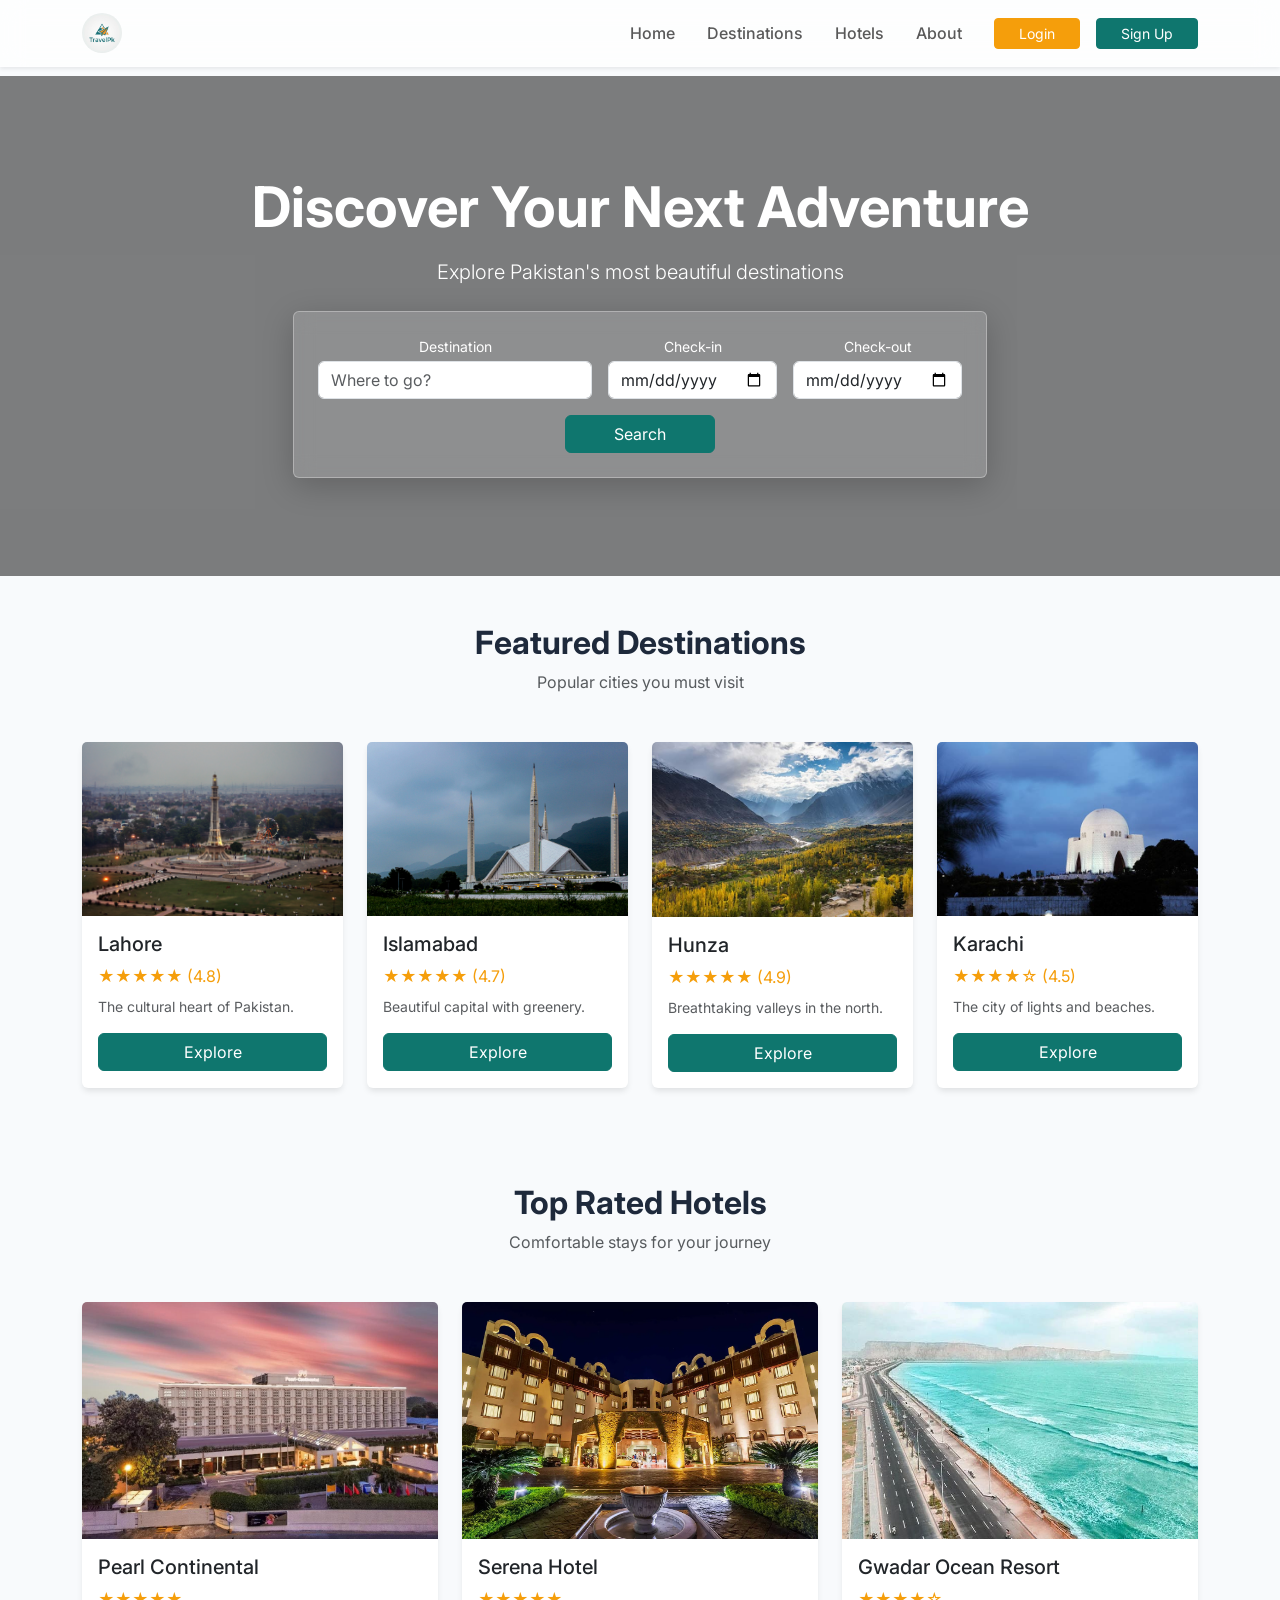
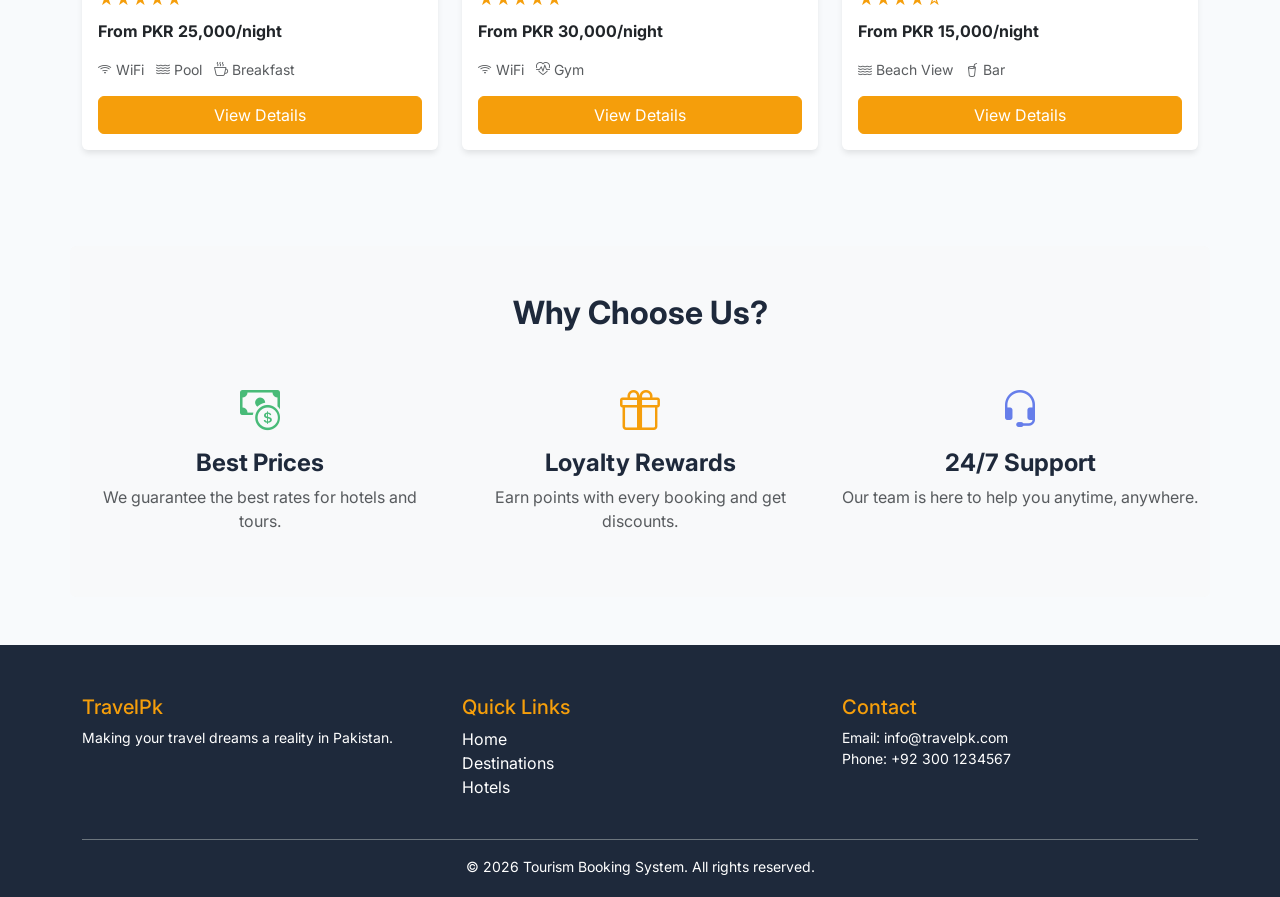
==== index.html @ 540de2c2 "Initial commit" ====
<!DOCTYPE html>
<html lang="en">

<head>
    <meta charset="UTF-8">
    <meta name="viewport" content="width=device-width, initial-scale=1.0">
    <meta name="theme-color" content="#F59E0B">
    <title>Tourism Booking System - Discover Pakistan</title>
    <link href="https://fonts.googleapis.com/css2?family=Inter:wght@400;500;600;700&display=swap" rel="stylesheet">
    <link href="https://cdn.jsdelivr.net/npm/bootstrap@5.3.3/dist/css/bootstrap.min.css" rel="stylesheet">
    <link rel="stylesheet" href="https://cdn.jsdelivr.net/npm/bootstrap-icons@1.11.3/font/bootstrap-icons.min.css">
    <link rel="stylesheet" href="css/style.css">
    <link rel="stylesheet" href="css/index.css">
    <link rel="icon" href="assets/favicon.png" type="image/png">

</head>

<body>

    <!-- 1. Navbar -->
    <nav class="navbar navbar-expand-lg bg-white fixed-top shadow-sm">
        <div class="container">
            <a class="navbar-brand" href="index.html">
                <img src="assets/logo.png" alt="TravelPk Logo">
            </a>
            <button class="navbar-toggler" type="button" data-bs-toggle="collapse" data-bs-target="#navbarNav"
                aria-controls="navbarNav" aria-expanded="false" aria-label="Toggle navigation">
                <div class="animated-icon"><span></span><span></span><span></span></div>
            </button>

            <div class="collapse navbar-collapse" id="navbarNav">
                <ul class="navbar-nav ms-auto gap-3 align-items-center">
                    <li class="nav-item"><a class="nav-link fw-medium" href="index.html">Home</a></li>
                    <li class="nav-item"><a class="nav-link fw-medium" href="cities.html">Destinations</a></li>
                    <li class="nav-item"><a class="nav-link fw-medium" href="hotels.html">Hotels</a></li>
                    <li class="nav-item"><a class="nav-link fw-medium" href="about.html">About</a></li>
                    <li class="nav-item ms-lg-2" id="authButtons">
                        <a href="login.html" class="btn btn-secondary btn-sm px-4">Login</a>
                    </li>
                    <li class="nav-item" id="authButtons2">
                        <a href="signup.html" class="btn btn-primary btn-sm px-4">Sign Up</a>
                    </li>
                </ul>
            </div>
        </div>
    </nav>
    <div class="page-content">
        <!-- 2. Hero Section -->
        <header class="hero d-flex flex-column justify-content-center align-items-center text-center text-white">
            <!-- Video Background -->
            <video autoplay muted loop playsinline class="hero-video">
                <source src="assets/bg-vid.mp4" type="video/mp4">
                Your browser does not support the video tag.
            </video>

            <div class="container">
                <h1 class="display-4 fw-bold mb-3">Discover Your Next Adventure</h1>
                <p class="lead mb-4">Explore Pakistan's most beautiful destinations</p>

                <!-- Search Bar -->
                <div class="p-4 rounded d-inline-block"
                    style="background: rgba(255, 255, 255, 0.15); backdrop-filter: blur(10px); -webkit-backdrop-filter: blur(10px); border: 1px solid rgba(255, 255, 255, 0.3); box-shadow: 0 8px 32px rgba(0, 0, 0, 0.2);">
                    <form action="cities.html">
                        <div class="d-flex flex-wrap gap-3 justify-content-center mb-3">
                            <div>
                                <label class="form-label small text-white mb-1 d-block">Destination</label>
                                <input type="text" class="form-control" placeholder="Where to go?"
                                    style="min-width: 200px;">
                            </div>

                            <div>
                                <label class="form-label small text-white mb-1 d-block">Check-in</label>
                                <input type="date" class="form-control" style="min-width: 150px;">
                            </div>

                            <div>
                                <label class="form-label small text-white mb-1 d-block">Check-out</label>
                                <input type="date" class="form-control" style="min-width: 150px;">
                            </div>
                        </div>

                        <div class="text-center">
                            <button type="submit" class="btn btn-primary px-5">Search</button>
                        </div>
                    </form>
                </div>
            </div>
        </header>

        <!-- 3. Featured Destinations -->
        <section class="container py-5">
            <div class="text-center mb-5 ">
                <h2 class="fw-bold">Featured Destinations</h2>
                <p class="text-muted">Popular cities you must visit</p>
            </div>

            <div class="row g-4">
                <!-- Card 1 -->
                <div class="col-md-6 col-lg-3">
                    <div class="card h-100">
                        <img src="assets/lahore.jpg" class="card-img-top" alt="Lahore">
                        <div class="card-body">
                            <h5 class="card-title">Lahore</h5>
                            <div class="text-warning mb-2">★★★★★ (4.8)</div>
                            <p class="card-text text-muted small">The cultural heart of Pakistan.</p>
                            <a href="cities.html" class="btn btn-primary w-100">Explore</a>
                        </div>
                    </div>
                </div>
                <!-- Card 2 -->
                <div class="col-md-6 col-lg-3">
                    <div class="card h-100">
                        <img src="assets/islamabad.jpg" class="card-img-top" alt="Islamabad">
                        <div class="card-body">
                            <h5 class="card-title">Islamabad</h5>
                            <div class="text-warning mb-2">★★★★★ (4.7)</div>
                            <p class="card-text text-muted small">Beautiful capital with greenery.</p>
                            <a href="cities.html" class="btn btn-primary w-100">Explore</a>
                        </div>
                    </div>
                </div>
                <!-- Card 3 -->
                <div class="col-md-6 col-lg-3">
                    <div class="card h-100">
                        <img src="assets/hunza.jpg" class="card-img-top" alt="Hunza">
                        <div class="card-body">
                            <h5 class="card-title">Hunza</h5>
                            <div class="text-warning mb-2">★★★★★ (4.9)</div>
                            <p class="card-text text-muted small">Breathtaking valleys in the north.</p>
                            <a href="cities.html" class="btn btn-primary w-100">Explore</a>
                        </div>
                    </div>
                </div>
                <!-- Card 4 -->
                <div class="col-md-6 col-lg-3">
                    <div class="card h-100">
                        <img src="assets/karachi.jpg" class="card-img-top" alt="Karachi">
                        <div class="card-body">
                            <h5 class="card-title">Karachi</h5>
                            <div class="text-warning mb-2">★★★★☆ (4.5)</div>
                            <p class="card-text text-muted small">The city of lights and beaches.</p>
                            <a href="cities.html" class="btn btn-primary w-100">Explore</a>
                        </div>
                    </div>
                </div>
            </div>
        </section>

        <!-- 4. Top Hotels -->
        <section class="container py-5">
            <div class="text-center mb-5">
                <h2 class="fw-bold">Top Rated Hotels</h2>
                <p class="text-muted">Comfortable stays for your journey</p>
            </div>

            <div class="row g-4">
                <!-- Hotel 1 -->
                <div class="col-md-4">
                    <div class="card h-100">
                        <img src="assets/pc.jpg" class="card-img-top" alt="Luxury Hotel">
                        <div class="card-body">
                            <h5 class="card-title">Pearl Continental</h5>
                            <div class="text-warning mb-2">★★★★★</div>
                            <p class="fw-bold">From PKR 25,000/night</p>
                            <div class="mb-3 text-muted small">
                                <span class="me-2"><i class="bi bi-wifi"></i> WiFi</span> <span class="me-2"><i
                                        class="bi bi-water"></i> Pool</span> <span><i class="bi bi-cup-hot"></i>
                                    Breakfast</span>
                            </div>
                            <a href="hotels.html" class="btn btn-secondary w-100">View Details</a>
                        </div>
                    </div>
                </div>
                <!-- Hotel 2 -->
                <div class="col-md-4">
                    <div class="card h-100">
                        <img src="assets/serena.webp" class="card-img-top" alt="Serena">
                        <div class="card-body">
                            <h5 class="card-title">Serena Hotel</h5>
                            <div class="text-warning mb-2">★★★★★</div>
                            <p class="fw-bold">From PKR 30,000/night</p>
                            <div class="mb-3 text-muted small">
                                <span class="me-2"><i class="bi bi-wifi"></i> WiFi</span> <span class="me-2"><i
                                        class="bi bi-heart-pulse"></i> Gym</span>
                            </div>
                            <a href="hotels.html" class="btn btn-secondary w-100">View Details</a>
                        </div>
                    </div>
                </div>
                <!-- Hotel 3 -->
                <div class="col-md-4">
                    <div class="card h-100">
                        <img src="assets/gor.jpeg" class="card-img-top" alt="Gwadar">
                        <div class="card-body">
                            <h5 class="card-title">Gwadar Ocean Resort</h5>
                            <div class="text-warning mb-2">★★★★☆</div>
                            <p class="fw-bold">From PKR 15,000/night</p>
                            <div class="mb-3 text-muted small">
                                <span class="me-2"><i class="bi bi-water"></i> Beach View</span> <span><i
                                        class="bi bi-cup-straw"></i> Bar</span>
                            </div>
                            <a href="hotels.html" class="btn btn-secondary w-100">View Details</a>
                        </div>
                    </div>
                </div>
            </div>
        </section>

        <!-- 5. Why Choose Us -->
        <section class="container py-5 my-5 bg-light rounded hover-shadow">
            <div class="text-center mb-5">
                <h2 class="fw-bold">Why Choose Us?</h2>
            </div>
            <div class="row text-center">
                <div class="col-md-4 mb-4 mb-md-0">
                    <div class="fs-1 mb-2" style="color: #48bb78;"><i class="bi bi-cash-coin"></i></div>
                    <h4 class="fw-bold">Best Prices</h4>
                    <p class="text-muted">We guarantee the best rates for hotels and tours.</p>
                </div>
                <div class="col-md-4 mb-4 mb-md-0">
                    <div class="fs-1 mb-2" style="color: #f59e0b;"><i class="bi bi-gift"></i></div>
                    <h4 class="fw-bold">Loyalty Rewards</h4>
                    <p class="text-muted">Earn points with every booking and get discounts.</p>
                </div>
                <div class="col-md-4">
                    <div class="fs-1 mb-2" style="color: #667eea;"><i class="bi bi-headset"></i></div>
                    <h4 class="fw-bold">24/7 Support</h4>
                    <p class="text-muted">Our team is here to help you anytime, anywhere.</p>
                </div>
            </div>
        </section>

    </div>
    <!-- 6. Footer -->
    <footer>
        <div class="container">
            <div class="row">
                <div class="col-md-4 mb-4">
                    <h5 class="text-warning">TravelPk</h5>
                    <p class="small">Making your travel dreams a reality in Pakistan.</p>
                </div>
                <div class="col-md-4 mb-4">
                    <h5 class="text-warning">Quick Links</h5>
                    <ul class="list-unstyled">
                        <li><a href="index.html" class="text-white text-decoration-none">Home</a></li>
                        <li><a href="cities.html" class="text-white text-decoration-none">Destinations</a></li>
                        <li><a href="hotels.html" class="text-white text-decoration-none">Hotels</a></li>
                    </ul>
                </div>
                <div class="col-md-4 mb-4">
                    <h5 class="text-warning">Contact</h5>
                    <ul class="list-unstyled small">
                        <li>Email: info@travelpk.com</li>
                        <li>Phone: +92 300 1234567</li>
                    </ul>
                </div>
            </div>
            <div class="text-center border-top border-secondary pt-3 small text-white">
                &copy; 2026 Tourism Booking System. All rights reserved.
            </div>
        </div>
    </footer>

    <script src="https://cdn.jsdelivr.net/npm/bootstrap@5.3.3/dist/js/bootstrap.bundle.min.js"></script>
    <script src="js/auth.js"></script>
    <script src="js/data-init.js"></script>
    <script src="js/script.js"></script>
    <script>
        // Update header based on authentication state
        if (typeof updateHeaderForAuth === 'function') {
            updateHeaderForAuth();
        }
    </script>
</body>

</html>
---- css/style.css ----
:root {
    --primary-color: #0F766E;
    --secondary-color: #F59E0B;
    --dark-color: #1E293B;
    --light-color: #F8FAFC;
    --font-main: 'Inter', sans-serif;
}

body {
    font-family: var(--font-main);
    background-color: var(--light-color);
    color: var(--dark-color);
    accent-color: #F59E0B;
    display: flex;
    flex-direction: column;
    min-height: 100vh;
    padding-top: 76px;
    /* Fixed navbar height */
}

/* Glassmorphism Header */
.navbar.fixed-top {
    background-color: rgba(255, 255, 255, 0.75) !important;
    /* Semi-transparent white */
    backdrop-filter: blur(12px);
    /* Blur effect */
    -webkit-backdrop-filter: blur(12px);
    /* Safari support */
    border-bottom: 1px solid rgba(255, 255, 255, 0.3);
    box-shadow: 0 4px 30px rgba(0, 0, 0, 0.1);
    transition: background-color 0.3s ease;
}

/* 2. Bootstrap Overrides */

/* Buttons */
.btn-primary {
    background-color: var(--primary-color);
    border-color: var(--primary-color);
}

.btn-primary:hover {
    background-color: #0d6e66;
    border-color: #0d6e66;
}

.btn-secondary {
    background-color: var(--secondary-color);
    border-color: var(--secondary-color);
    color: white;
}

.btn-secondary:hover {
    background-color: #e09200;
    border-color: #e09200;
    color: white;
}

/* Navbar Brand */
.navbar-brand {
    font-weight: 700;
    color: var(--primary-color) !important;
    font-size: 1.5rem;
}

/* Cards */
.card {
    border: none;
    box-shadow: 0 4px 6px -1px rgba(0, 0, 0, 0.1);
    transition: transform 0.3s;
}

.card:hover {
    transform: translateY(-5px);
}

/* Footer default style */
footer {
    background-color: var(--dark-color);
    color: white;
    padding: 50px 0 20px;
    margin-top: auto;
    width: 100%;
}

/* Page Content Wrapper */
.page-content {
    background-color: var(--light-color);
    min-height: calc(100vh - 76px);
    /* Ensure content fills screen minus navbar */
}

/* Rating Star Color */
.text-warning {
    color: var(--secondary-color) !important;
}

/* Specific Badge Override if needed */
.badge-custom {
    background-color: #E2E8F0;
    color: var(--dark-color);
}

.navbar-nav .nav-link {
    transition: 0.3s;
    /* smooth effect */
}

/* When hovering over a link, dim its siblings */
.navbar-nav:hover .nav-link {
    opacity: 0.5;
    /* dim all links */
}

.navbar-nav .nav-link:hover {
    opacity: 1;
    /* keep the hovered link bright */
}


/* Animated Hamburger Menu */
.navbar-toggler {
    border: none;
    padding: 0;
    outline: none !important;
    box-shadow: none !important;
}

.animated-icon {
    width: 30px;
    height: 20px;
    position: relative;
    margin: 0px;
    transform: rotate(0deg);
    transition: .5s ease-in-out;
    cursor: pointer;
}

.animated-icon span {
    display: block;
    position: absolute;
    height: 3px;
    width: 100%;
    background: var(--primary-color);
    border-radius: 9px;
    opacity: 1;
    left: 0;
    transform: rotate(0deg);
    transition: .25s ease-in-out;
}

.animated-icon span:nth-child(1) {
    top: 0px;
}

.animated-icon span:nth-child(2) {
    top: 10px;
}

.animated-icon span:nth-child(3) {
    top: 20px;
}

.animated-icon.open span:nth-child(1) {
    top: 11px;
    transform: rotate(135deg);
}

.animated-icon.open span:nth-child(2) {
    opacity: 0;
    left: -60px;
}

.animated-icon.open span:nth-child(3) {
    top: 11px;
    transform: rotate(-135deg);
}

/* Logo Styling */
.navbar-brand img {
    max-height: 40px;
    width: auto;
    border-radius: 50%;
}
---- css/index.css ----
/* Landing Page Specific Styles - Bootstrap Version */
/* Hero Section - Background Only (Layout handled by Bootstrap) */
.hero {
    position: relative;
    min-height: 500px;
    overflow: hidden;
}

/* Video background styling */
.hero-video {
    position: absolute;
    top: 50%;
    left: 50%;
    min-width: 100%;
    min-height: 100%;
    width: auto;
    height: auto;
    transform: translate(-50%, -50%);
    z-index: 1;
    object-fit: cover;
}

/* Dark overlay on video */
.hero::before {
    content: '';
    position: absolute;
    top: 0;
    left: 0;
    width: 100%;
    height: 100%;
    background: rgba(0, 0, 0, 0.5);
    z-index: 2;
    pointer-events: none;
}

/* Ensure content appears above video and overlay */
.hero>.container {
    position: relative;
    z-index: 3;
}

/* Hover Shadow Utility */
.hover-shadow {
    transition: box-shadow 0.3s;
}

.hover-shadow:hover {
    box-shadow: 0 .5rem 1rem rgba(0, 0, 0, .15) !important;
}
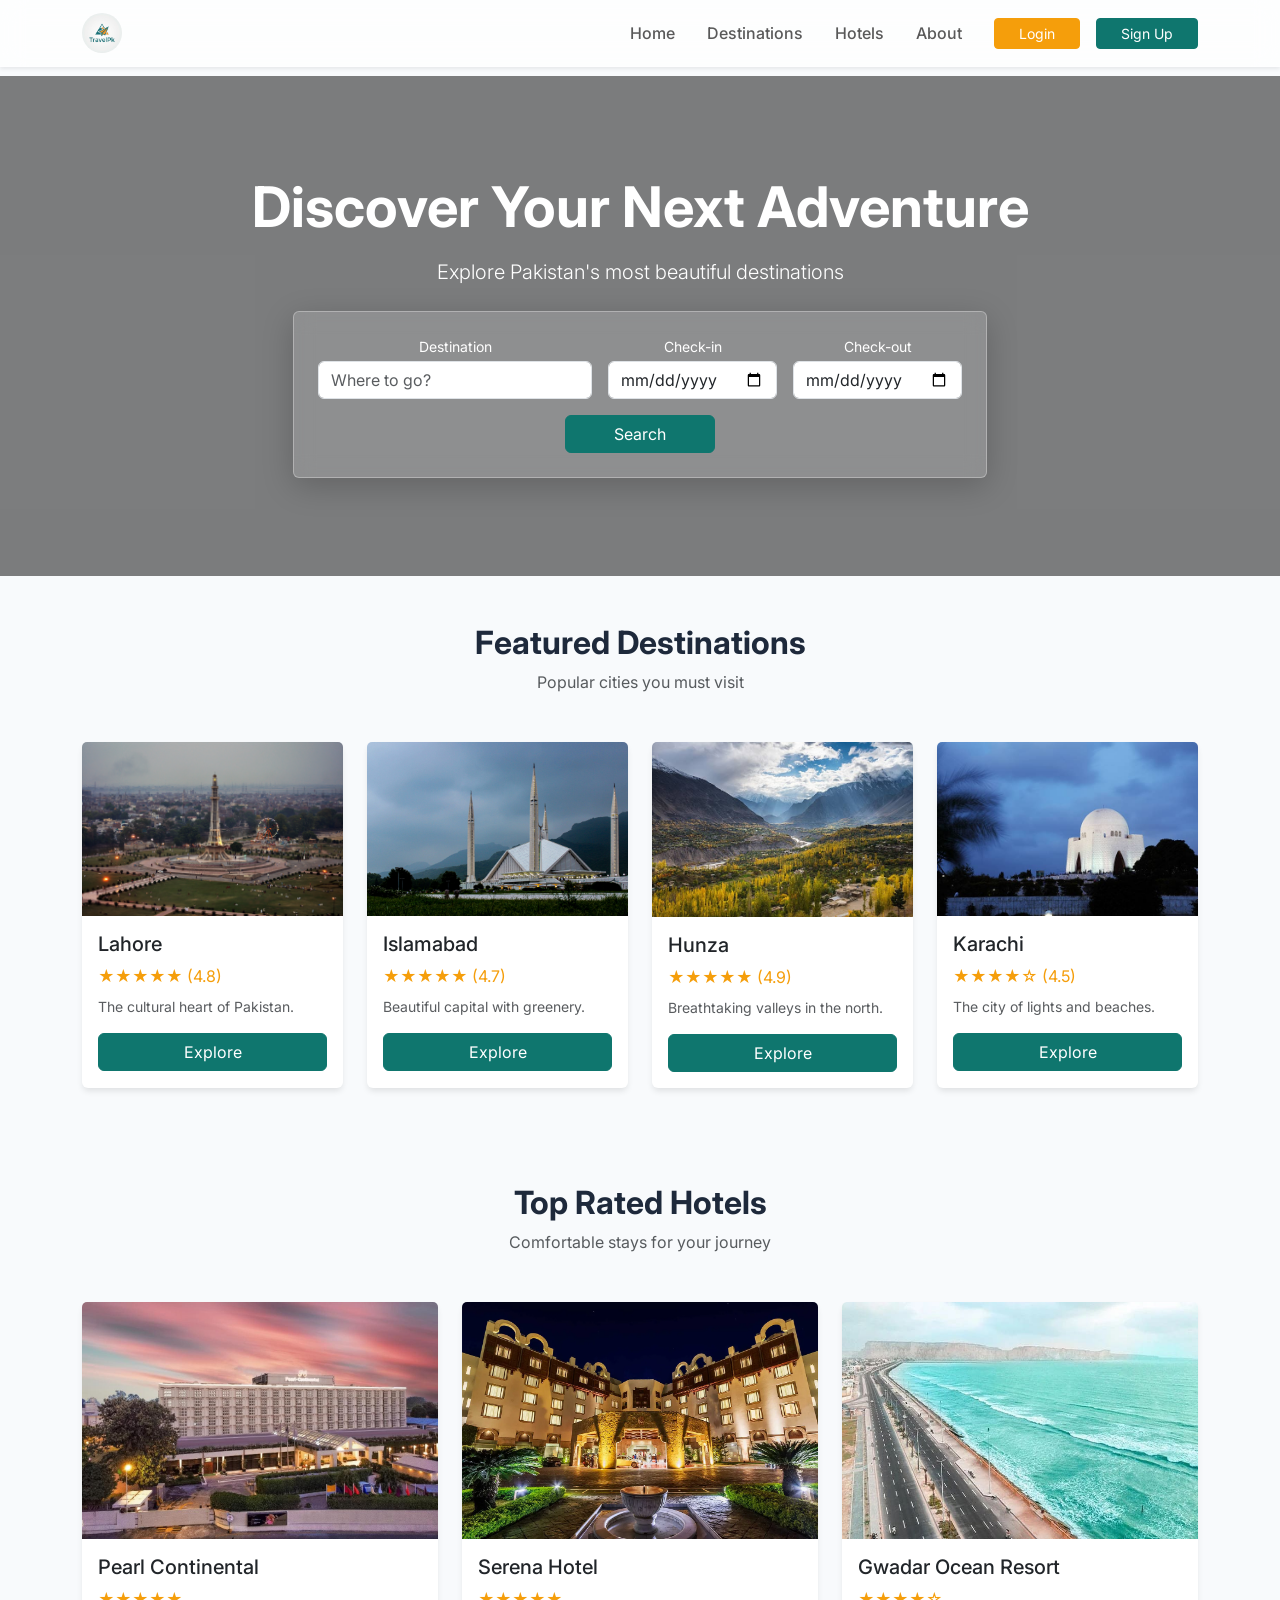
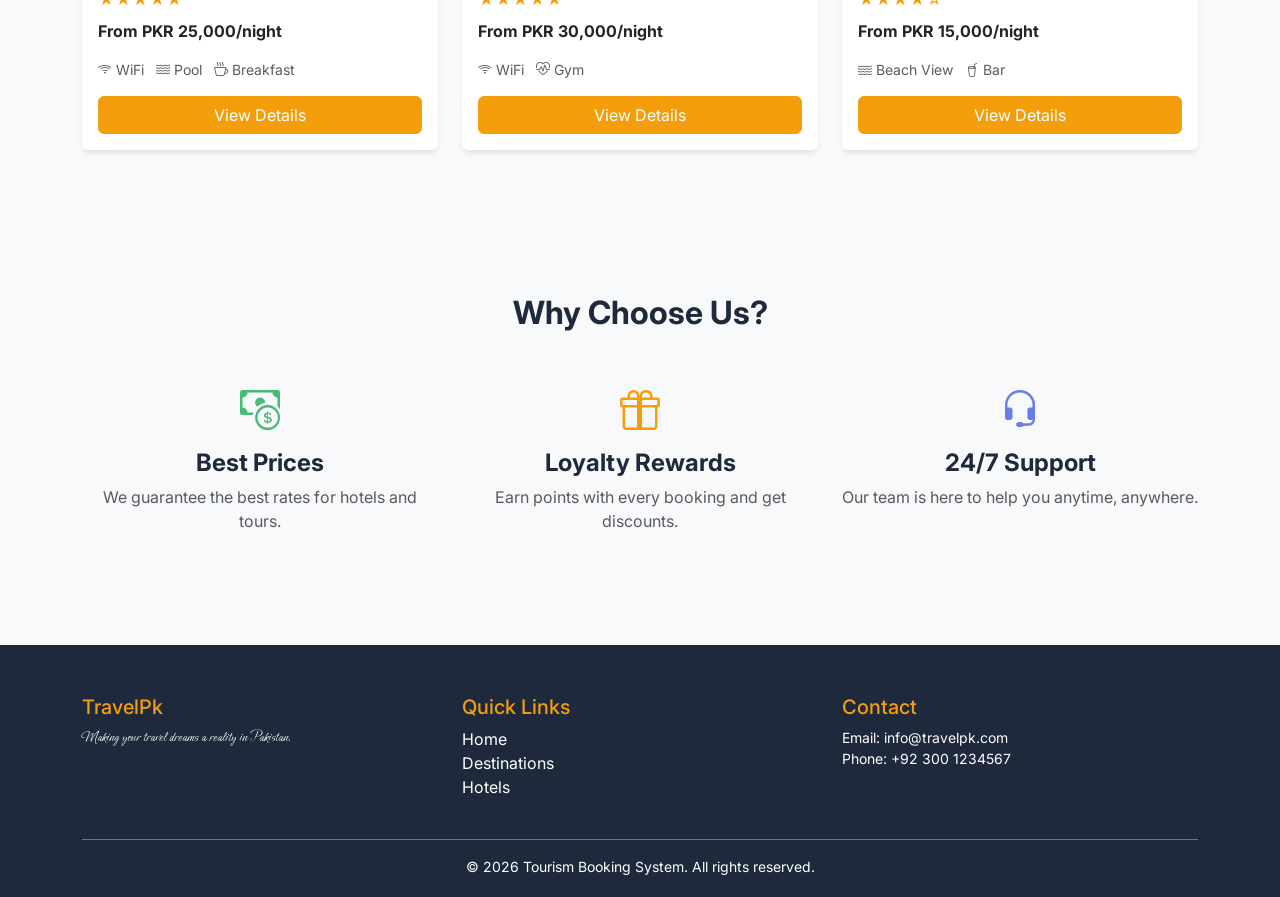
==== commit 35a7fd20: "font changes" ====
--- a/index.html
+++ b/index.html
@@ -7,6 +7,9 @@
     <meta name="theme-color" content="#F59E0B">
     <title>Tourism Booking System - Discover Pakistan</title>
     <link href="https://fonts.googleapis.com/css2?family=Inter:wght@400;500;600;700&display=swap" rel="stylesheet">
+    <link rel="preconnect" href="https://fonts.googleapis.com">
+    <link rel="preconnect" href="https://fonts.gstatic.com" crossorigin>
+    <link href="https://fonts.googleapis.com/css2?family=Ephesis&display=swap" rel="stylesheet">
     <link href="https://cdn.jsdelivr.net/npm/bootstrap@5.3.3/dist/css/bootstrap.min.css" rel="stylesheet">
     <link rel="stylesheet" href="https://cdn.jsdelivr.net/npm/bootstrap-icons@1.11.3/font/bootstrap-icons.min.css">
     <link rel="stylesheet" href="css/style.css">
@@ -237,7 +240,8 @@
             <div class="row">
                 <div class="col-md-4 mb-4">
                     <h5 class="text-warning">TravelPk</h5>
-                    <p class="small">Making your travel dreams a reality in Pakistan.</p>
+                    <p class="small" style="font-family: 'Ephesis', cursive;">Making your travel dreams a reality in
+                        Pakistan.</p>
                 </div>
                 <div class="col-md-4 mb-4">
                     <h5 class="text-warning">Quick Links</h5>
